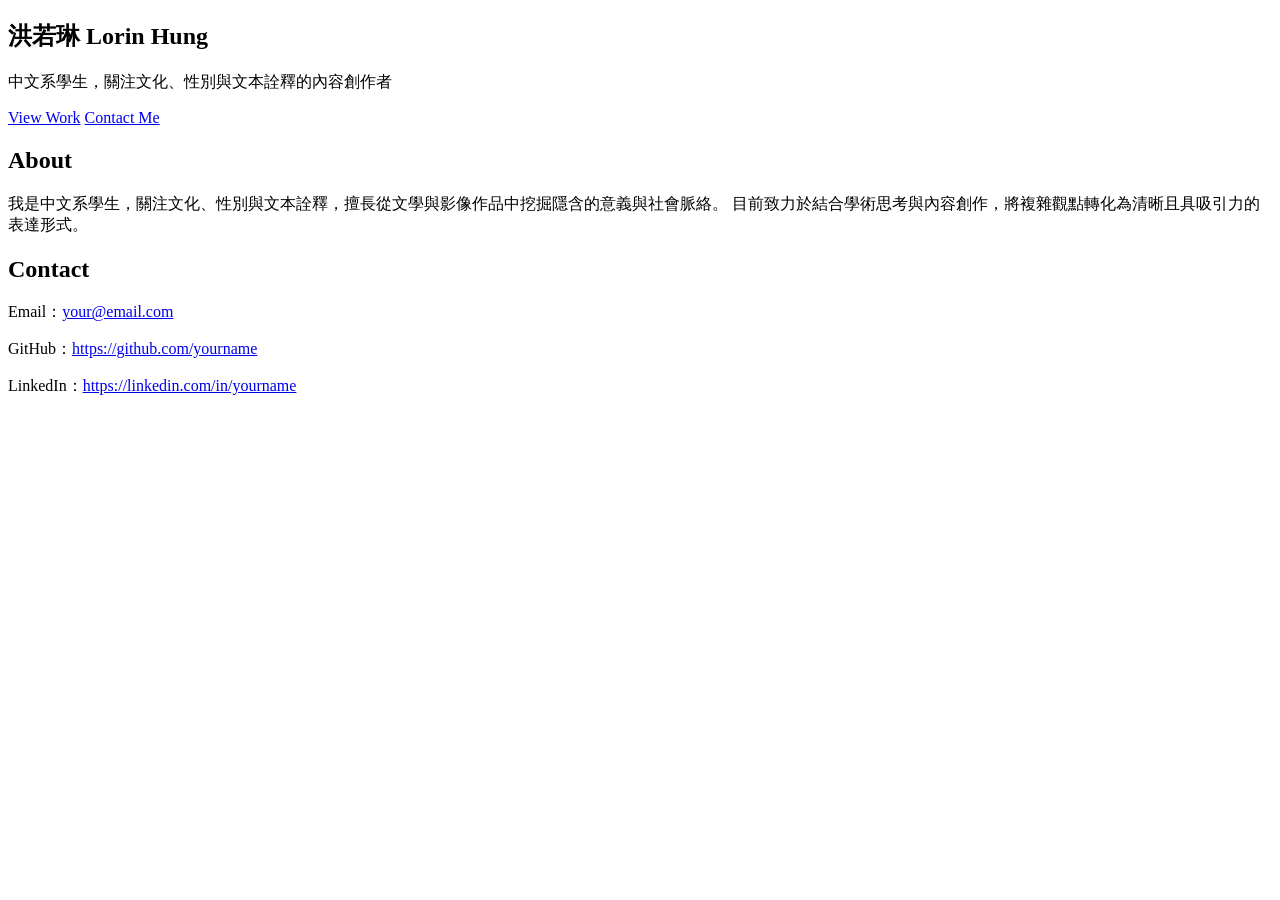
==== index.html @ 65d9cd97 "Rename index_b3615aa852a674958cce1ee799fff55d.html to index.html" ====
<!DOCTYPE html>
<html lang="zh-Hant">
<head>
  <meta charset="UTF-8">
  <meta name="viewport" content="width=device-width, initial-scale=1.0">
  <title>Lorin Hung | Personal Website</title>
  <link rel="stylesheet" href="css/styles.css">
</head>
<body>

  <!-- Hero Section -->
  <section class="hero">
    <div class="container">
      <h1 class="hero-name">洪若琳 Lorin Hung</h1>
      <p class="hero-tagline">
        中文系學生，關注文化、性別與文本詮釋的內容創作者
      </p>

      <div class="hero-buttons">
        <a href="#about" class="btn primary-btn">View Work</a>
        <a href="#contact" class="btn secondary-btn">Contact Me</a>
      </div>
    </div>
  </section>

  <!-- About Section -->
  <section id="about" class="about">
    <div class="container">
      <h2 class="section-title">About</h2>
      <p class="about-text">
        我是中文系學生，關注文化、性別與文本詮釋，擅長從文學與影像作品中挖掘隱含的意義與社會脈絡。
        目前致力於結合學術思考與內容創作，將複雜觀點轉化為清晰且具吸引力的表達形式。
      </p>
    </div>
  </section>

  <!-- Contact Section -->
  <section id="contact" class="contact">
    <div class="container">
      <h2 class="section-title">Contact</h2>

      <div class="contact-list">
        <p>Email：<a href="mailto:your@email.com">your@email.com</a></p>
        <p>GitHub：<a href="#">https://github.com/yourname</a></p>
        <p>LinkedIn：<a href="#">https://linkedin.com/in/yourname</a></p>
      </div>
    </div>
  </section>

  <script src="js/script.js"></script>
</body>
</html>
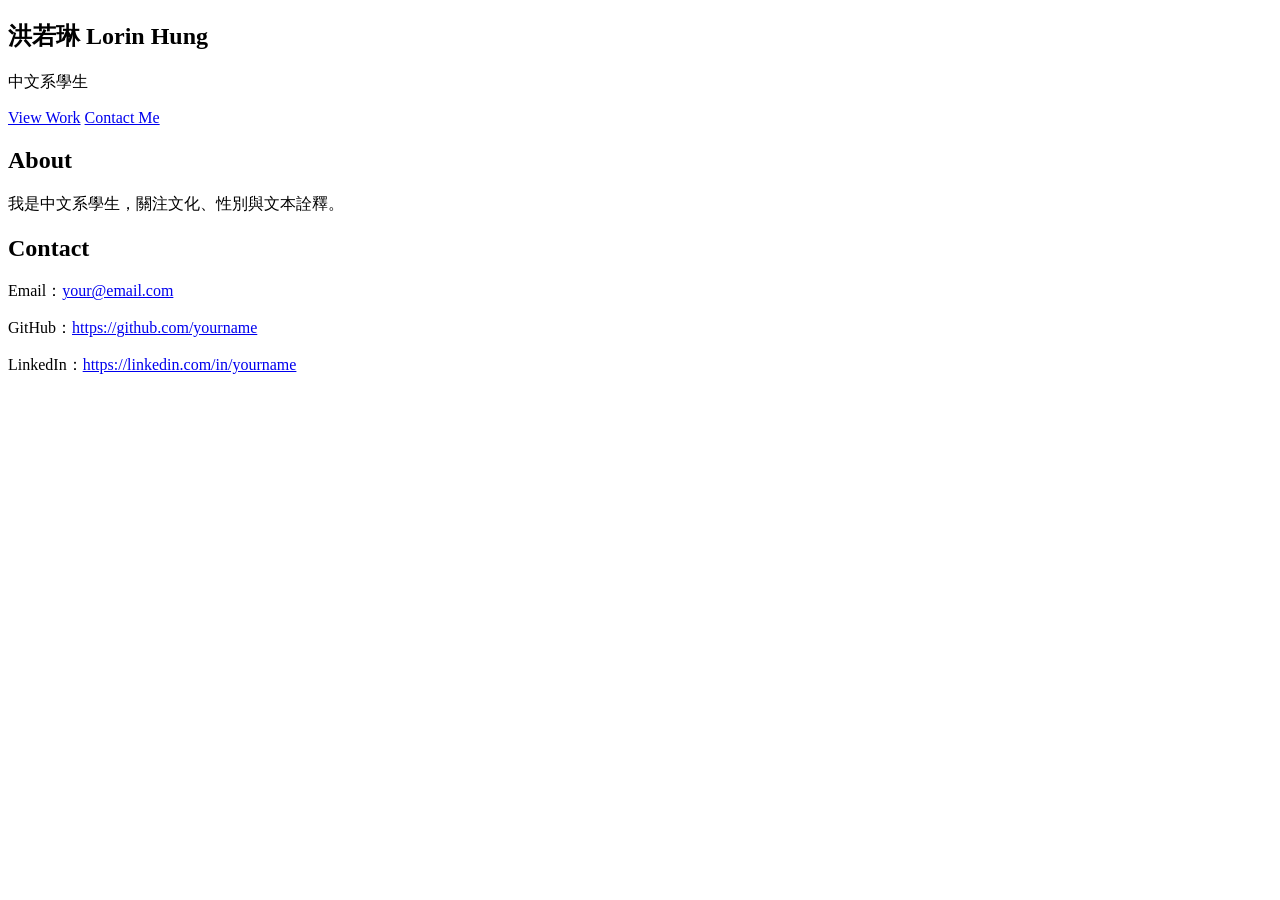
==== commit 93d86e4d: "Update index.html" ====
--- a/index.html
+++ b/index.html
@@ -13,7 +13,7 @@
     <div class="container">
       <h1 class="hero-name">洪若琳 Lorin Hung</h1>
       <p class="hero-tagline">
-        中文系學生，關注文化、性別與文本詮釋的內容創作者
+        中文系學生
       </p>
 
       <div class="hero-buttons">
@@ -28,8 +28,7 @@
     <div class="container">
       <h2 class="section-title">About</h2>
       <p class="about-text">
-        我是中文系學生，關注文化、性別與文本詮釋，擅長從文學與影像作品中挖掘隱含的意義與社會脈絡。
-        目前致力於結合學術思考與內容創作，將複雜觀點轉化為清晰且具吸引力的表達形式。
+        我是中文系學生，關注文化、性別與文本詮釋。
       </p>
     </div>
   </section>
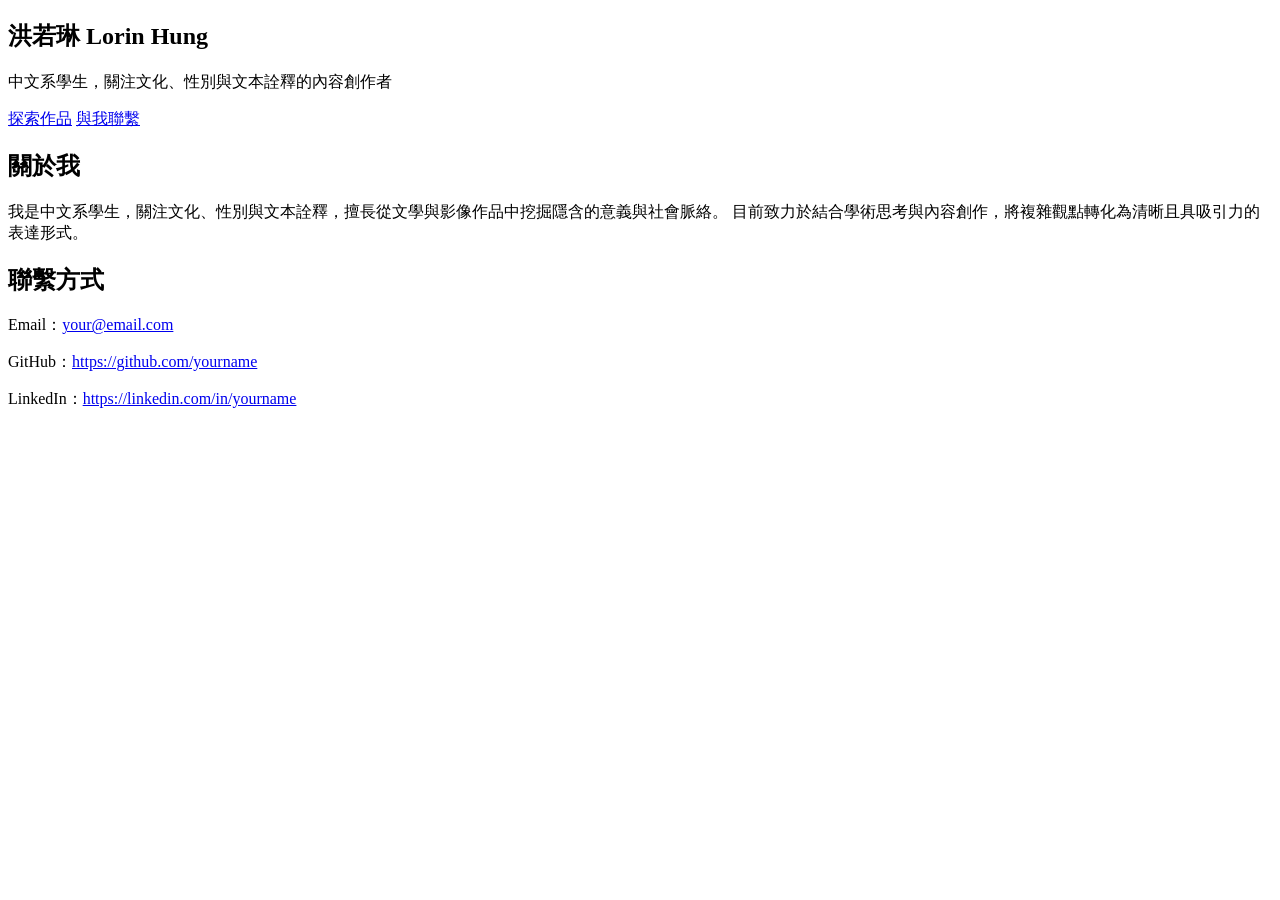
==== commit 240c456a: "Rename index.html.html to index.html" ====
--- a/index.html
+++ b/index.html
@@ -4,39 +4,37 @@
   <meta charset="UTF-8">
   <meta name="viewport" content="width=device-width, initial-scale=1.0">
   <title>Lorin Hung | Personal Website</title>
+  <link rel="preconnect" href="https://fonts.googleapis.com">
+  <link rel="preconnect" href="https://fonts.gstatic.com" crossorigin>
+  <link href="https://fonts.googleapis.com/css2?family=Noto+Sans+TC:wght@400;700&family=Noto+Serif+TC:wght@700&display=swap" rel="stylesheet">
   <link rel="stylesheet" href="css/styles.css">
 </head>
-<body>
-
-  <!-- Hero Section -->
-  <section class="hero">
+<body class="silk-road-theme"> <section class="hero">
     <div class="container">
       <h1 class="hero-name">洪若琳 Lorin Hung</h1>
       <p class="hero-tagline">
-        中文系學生
+        中文系學生，關注文化、性別與文本詮釋的內容創作者
       </p>
 
       <div class="hero-buttons">
-        <a href="#about" class="btn primary-btn">View Work</a>
-        <a href="#contact" class="btn secondary-btn">Contact Me</a>
+        <a href="#about" class="btn primary-btn">探索作品</a> <a href="#contact" class="btn secondary-btn">與我聯繫</a>
       </div>
     </div>
   </section>
 
-  <!-- About Section -->
   <section id="about" class="about">
     <div class="container">
-      <h2 class="section-title">About</h2>
+      <h2 class="section-title">關於我</h2>
       <p class="about-text">
-        我是中文系學生，關注文化、性別與文本詮釋。
+        我是中文系學生，關注文化、性別與文本詮釋，擅長從文學與影像作品中挖掘隱含的意義與社會脈絡。
+        目前致力於結合學術思考與內容創作，將複雜觀點轉化為清晰且具吸引力的表達形式。
       </p>
     </div>
   </section>
 
-  <!-- Contact Section -->
   <section id="contact" class="contact">
     <div class="container">
-      <h2 class="section-title">Contact</h2>
+      <h2 class="section-title">聯繫方式</h2>
 
       <div class="contact-list">
         <p>Email：<a href="mailto:your@email.com">your@email.com</a></p>
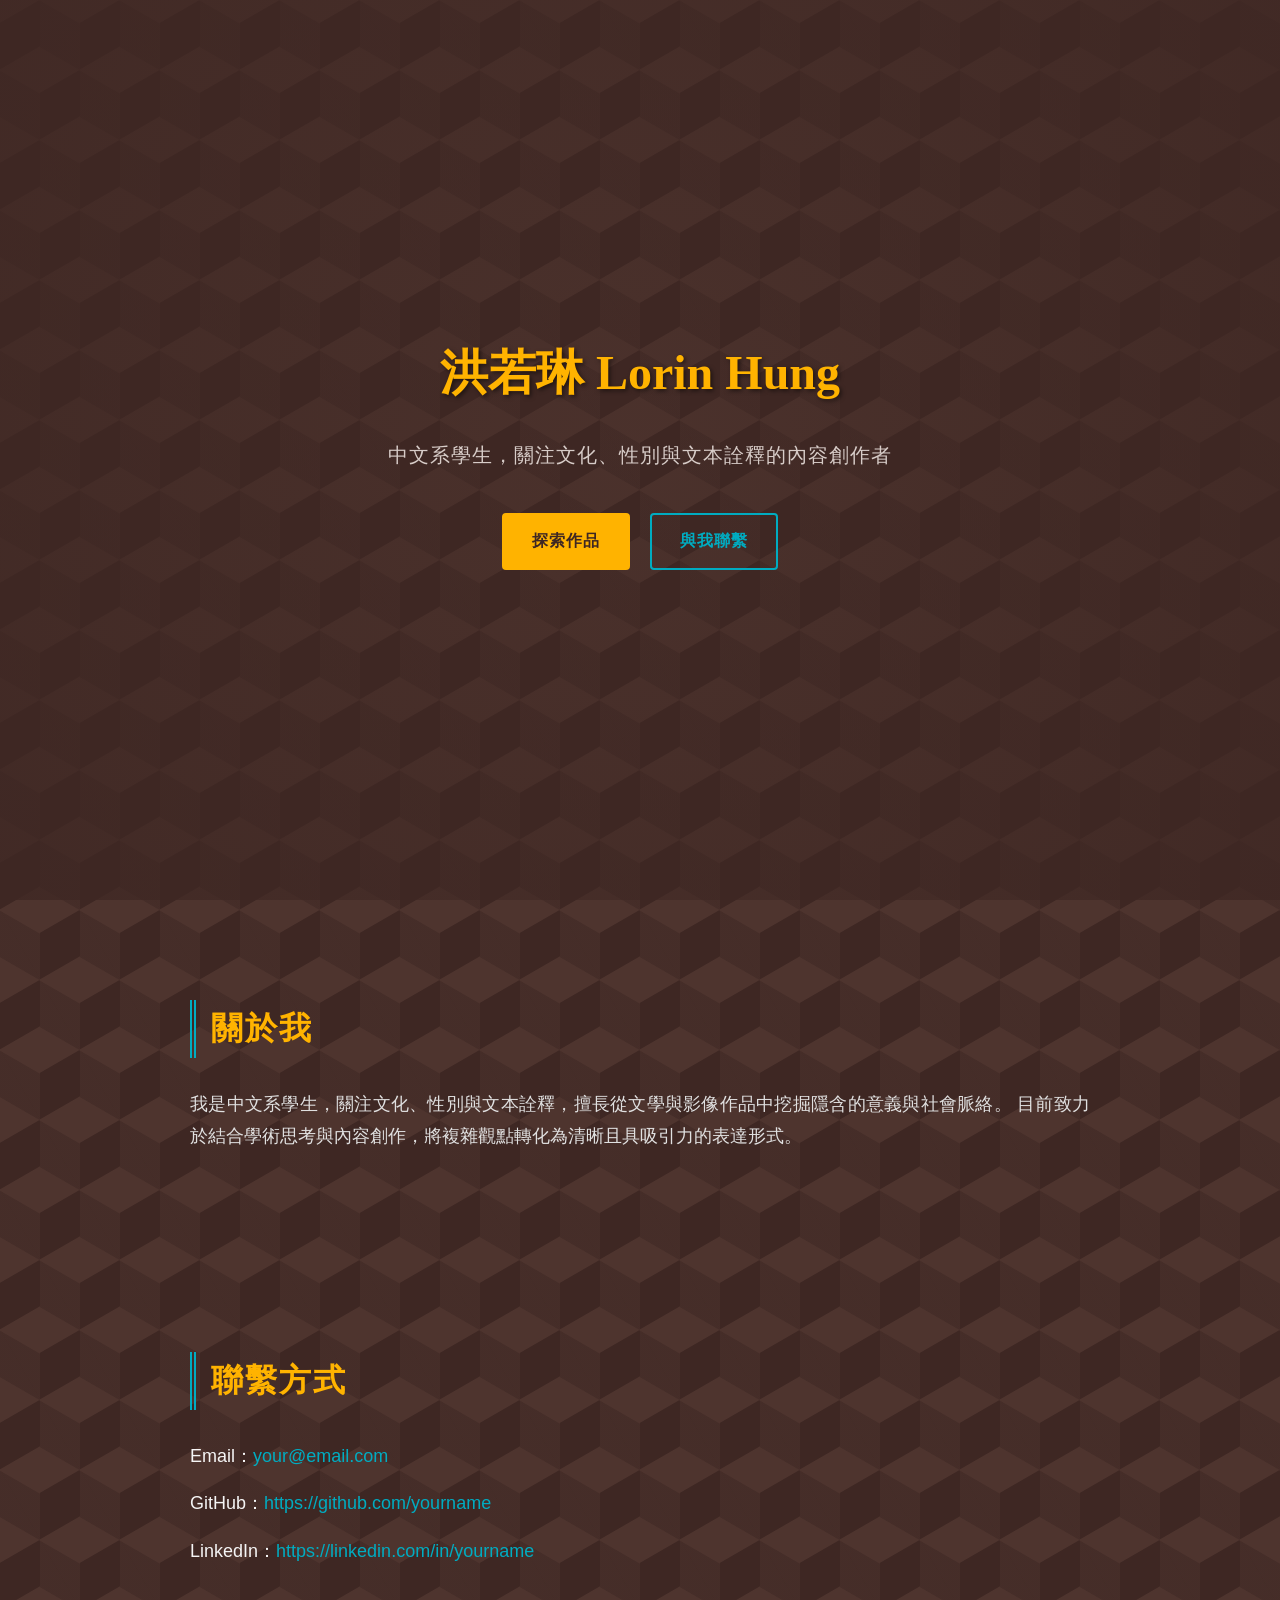
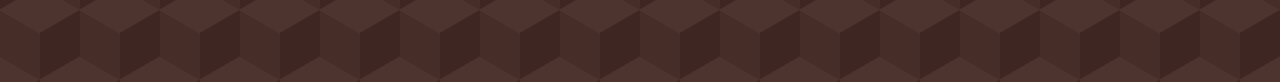
==== commit 23a9bb92: "Update index.html" ====
--- a/index.html
+++ b/index.html
@@ -7,7 +7,7 @@
   <link rel="preconnect" href="https://fonts.googleapis.com">
   <link rel="preconnect" href="https://fonts.gstatic.com" crossorigin>
   <link href="https://fonts.googleapis.com/css2?family=Noto+Sans+TC:wght@400;700&family=Noto+Serif+TC:wght@700&display=swap" rel="stylesheet">
-  <link rel="stylesheet" href="css/styles.css">
+  <link rel="stylesheet" href="styles.css">
 </head>
 <body class="silk-road-theme"> <section class="hero">
     <div class="container">
@@ -44,6 +44,6 @@
     </div>
   </section>
 
-  <script src="js/script.js"></script>
+  <script src="script.js"></script>
 </body>
 </html>
--- a/styles.css
+++ b/styles.css
@@ -0,0 +1,162 @@
+/* Reset */
+* {
+  margin: 0;
+  padding: 0;
+  box-sizing: border-box;
+}
+
+/* Base */
+body.silk-road-theme {
+  font-family: "Noto Sans TC", sans-serif;
+  /* 西域風情色調：深棕色背景 */
+  background-color: #3e2723;
+  /* 淺米色文字，減少死白 */
+  color: #f5f5f5;
+  line-height: 1.8; /* 稍微增加行高，更顯從容 */
+
+  /* 新增：淡淡的幾何紋理背景 (使用 CSS 漸層模擬) */
+  background-image: 
+    linear-gradient(30deg, #4e342e 12%, transparent 12.5%, transparent 87%, #4e342e 87.5%, #4e342e),
+    linear-gradient(150deg, #4e342e 12%, transparent 12.5%, transparent 87%, #4e342e 87.5%, #4e342e),
+    linear-gradient(30deg, #4e342e 12%, transparent 12.5%, transparent 87%, #4e342e 87.5%, #4e342e),
+    linear-gradient(150deg, #4e342e 12%, transparent 12.5%, transparent 87%, #4e342e 87.5%, #4e342e),
+    linear-gradient(60deg, #4e342e77 25%, transparent 25.5%, transparent 75%, #4e342e77 75.5%, #4e342e77),
+    linear-gradient(60deg, #4e342e77 25%, transparent 25.5%, transparent 75%, #4e342e77 75.5%, #4e342e77);
+  background-size: 80px 140px;
+  background-position: 0 0, 0 0, 40px 70px, 40px 70px, 0 0, 40px 70px;
+}
+
+.container {
+  width: 90%;
+  max-width: 900px;
+  margin: 0 auto;
+}
+
+/* Section */
+section {
+  padding: 100px 0; /* 增加上下間距 */
+}
+
+/* Titles */
+.section-title {
+  font-family: "Noto Serif TC", serif; /* 標題使用襯線體 */
+  font-size: 32px;
+  margin-bottom: 30px;
+  /* 西域風情裝飾：土耳其藍雙實線 */
+  border-left: 6px double #00acc1;
+  padding-left: 15px;
+  color: #ffb300; /* 標題使用琥珀色 */
+  letter-spacing: 2px;
+}
+
+/* Hero */
+.hero {
+  display: flex;
+  align-items: center;
+  min-height: 100vh;
+  text-align: center;
+  /* 在 Hero 加上一層淡淡的疊加色，增加氛圍 */
+  background: radial-gradient(circle, rgba(62,39,35,0.2) 0%, rgba(62,39,35,0.8) 100%);
+}
+
+.hero-name {
+  font-family: "Noto Serif TC", serif; /* 名字使用襯線體 */
+  font-size: 48px;
+  margin-bottom: 20px;
+  color: #ffb300; /* 名字使用琥珀色 */
+  text-shadow: 2px 2px 4px rgba(0,0,0,0.5); /* 加上陰影 */
+}
+
+.hero-tagline {
+  font-size: 20px;
+  color: #d7ccc8; /* 次要文字顏色 */
+  margin-bottom: 40px;
+  letter-spacing: 1px;
+}
+
+/* Buttons */
+.hero-buttons {
+  display: flex;
+  justify-content: center;
+  gap: 20px;
+}
+
+.btn {
+  padding: 12px 28px;
+  text-decoration: none;
+  border-radius: 4px; /* 稍微減少圓角，顯得粗獷一點 */
+  font-size: 16px;
+  transition: all 0.3s ease;
+  font-weight: bold;
+  letter-spacing: 1px;
+}
+
+.primary-btn {
+  /* 西域風情：琥珀色背景與深色邊框 */
+  background-color: #ffb300;
+  color: #3e2723;
+  border: 2px solid #ffb300;
+}
+
+.primary-btn:hover {
+  background-color: #ffa000;
+  box-shadow: 0 0 10px rgba(255, 179, 0, 0.7); /* Hover 時加上金色光暈 */
+}
+
+.secondary-btn {
+  /* 西域風情：土耳其藍邊框 */
+  border: 2px solid #00acc1;
+  color: #00acc1;
+  background-color: transparent;
+}
+
+.secondary-btn:hover {
+  background-color: #00acc1;
+  color: #3e2723;
+  box-shadow: 0 0 10px rgba(0, 172, 193, 0.7); /* Hover 時加上藍色光暈 */
+}
+
+/* About */
+.about-text {
+  font-size: 18px;
+  color: #e0e0e0;
+  text-align: justify; /* 文字對齊 */
+}
+
+/* Contact */
+.contact-list p {
+  margin-bottom: 15px;
+  font-size: 18px;
+}
+
+.contact a {
+  /* 西域風情：土耳其藍連結 */
+  color: #00acc1;
+  text-decoration: none;
+  transition: color 0.3s;
+}
+
+.contact a:hover {
+  color: #4dd0e1;
+  text-decoration: underline;
+}
+
+/* Responsive */
+@media (max-width: 768px) {
+  .hero-name {
+    font-size: 36px;
+  }
+
+  .hero-tagline {
+    font-size: 18px;
+  }
+
+  .section-title {
+    font-size: 28px;
+  }
+  
+  .btn {
+    padding: 10px 20px;
+    font-size: 14px;
+  }
+}
